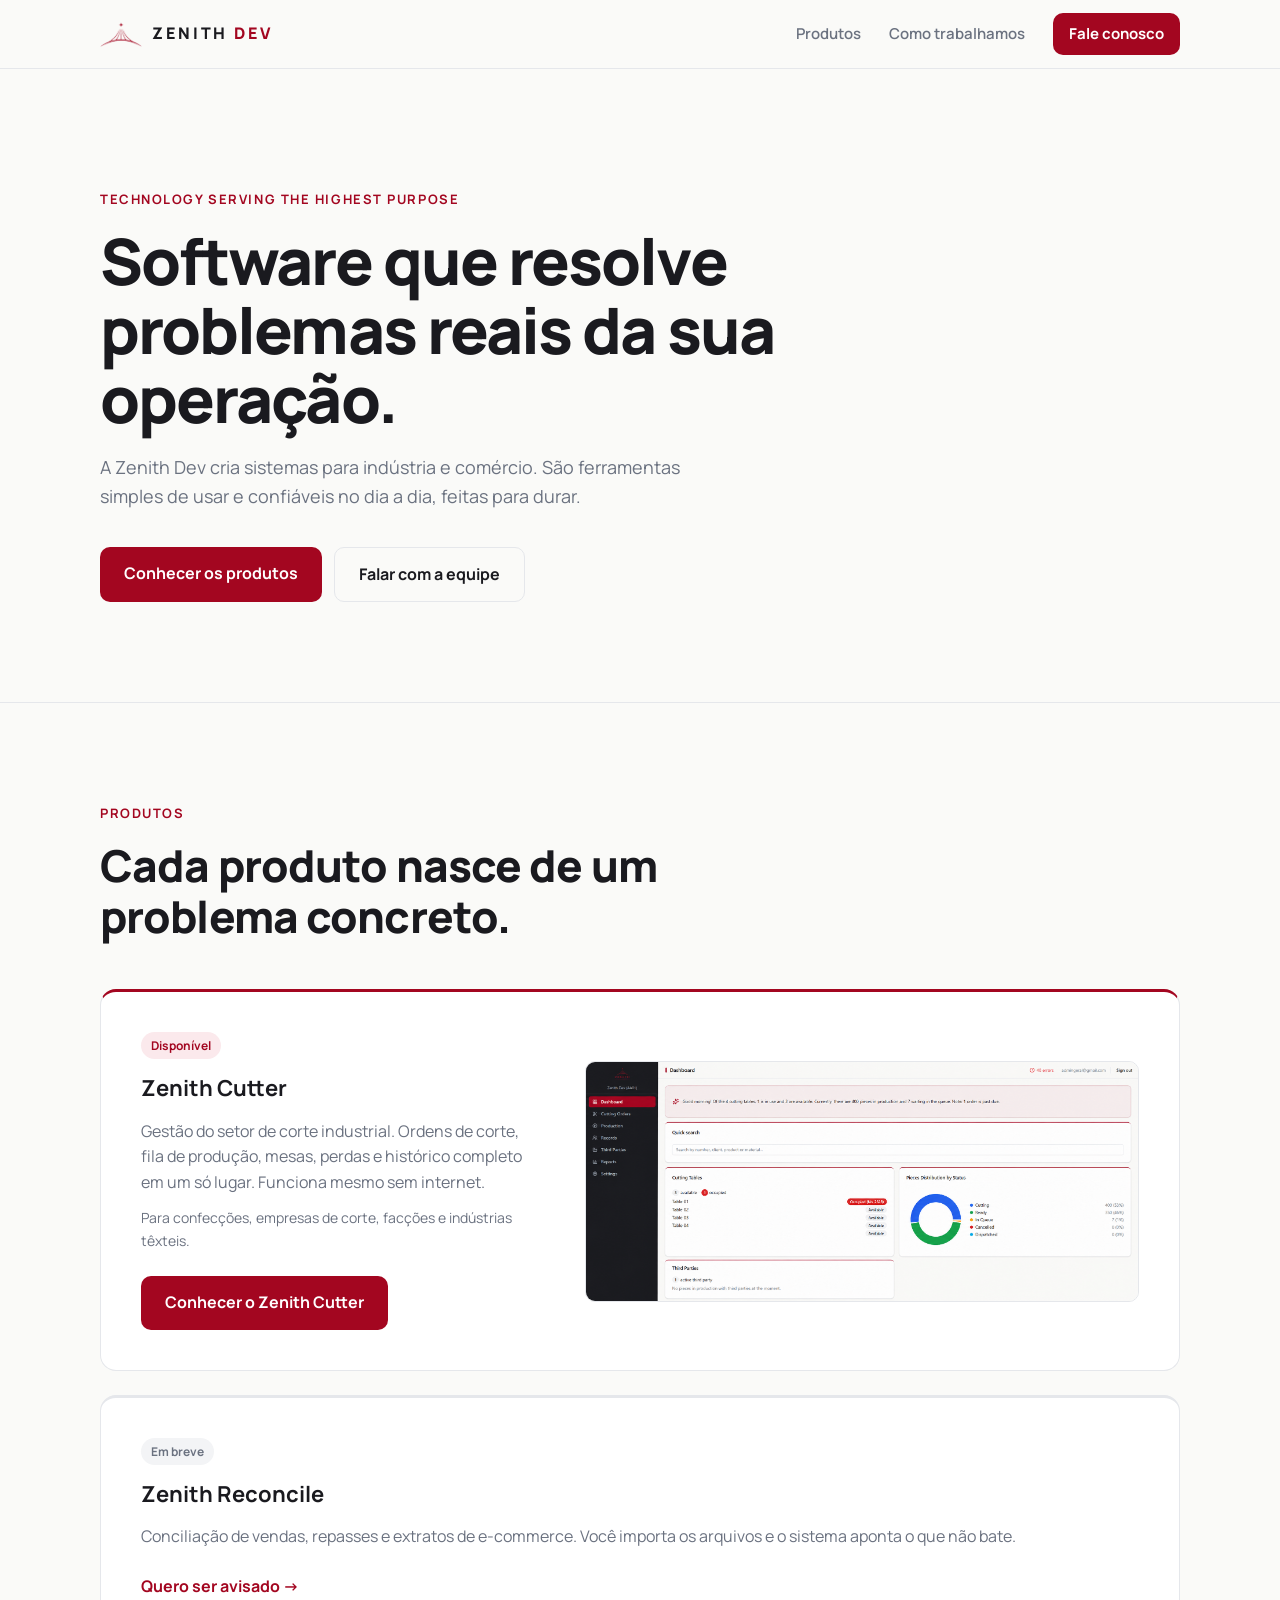
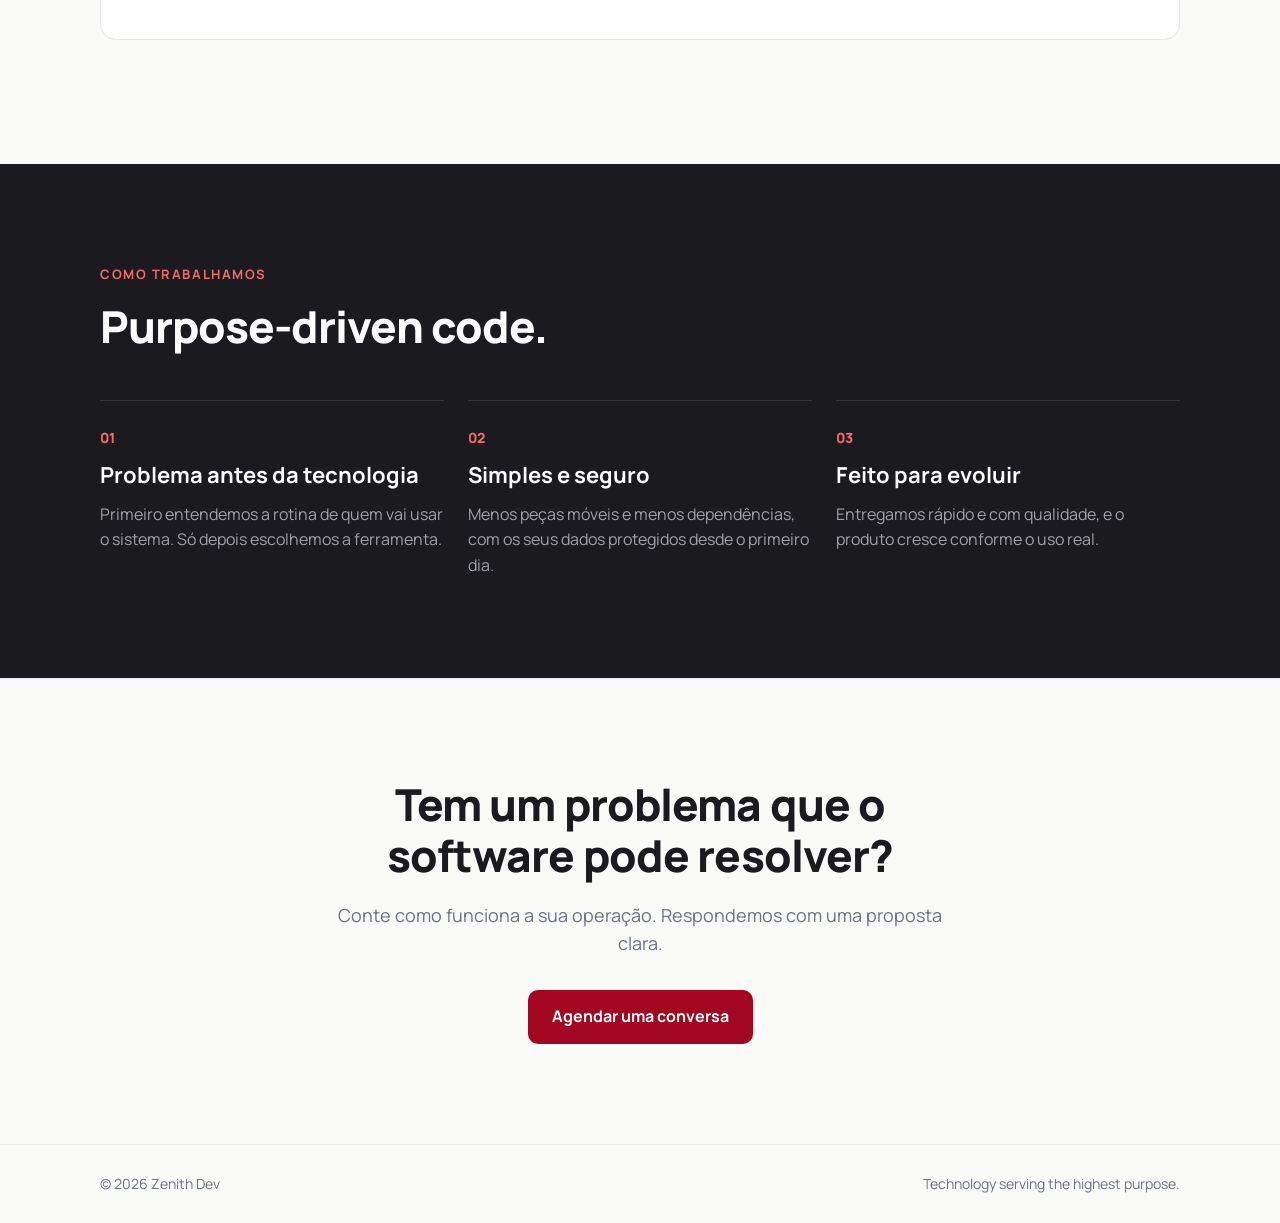
==== index.html @ eb8c4a53 "feat: add Zenith Dev institutional site Static HTML/CSS landing for the organization, using the Zeni" ====
<!doctype html>
<html lang="pt-BR">
<head>
  <meta charset="utf-8">
  <meta name="viewport" content="width=device-width, initial-scale=1">
  <title>Zenith Dev | Tecnologia a serviço de um propósito</title>
  <meta name="description" content="A Zenith Dev cria software para problemas reais da indústria e do comércio: Zenith Cutter, Zenith Reconcile e projetos sob medida.">
  <link rel="icon" href="assets/logo-mark.png">
  <link rel="preconnect" href="https://fonts.googleapis.com">
  <link rel="preconnect" href="https://fonts.gstatic.com" crossorigin>
  <link href="https://fonts.googleapis.com/css2?family=Manrope:wght@400;500;600;700;800&display=swap" rel="stylesheet">
  <link rel="stylesheet" href="styles.css">
</head>
<body>
  <header class="nav">
    <div class="wrap nav-inner">
      <a href="#" class="brand" aria-label="Zenith Dev, início">
        <span class="mark" aria-hidden="true"></span>
        <span>ZENITH <small>DEV</small></span>
      </a>
      <nav aria-label="Principal">
        <a href="#produtos">Produtos</a>
        <a href="#principios">Como trabalhamos</a>
        <a href="#contato" class="btn btn-sm">Fale conosco</a>
      </nav>
    </div>
  </header>

  <main>
    <section class="hero">
      <div class="wrap">
        <p class="eyebrow">Technology serving the highest purpose</p>
        <h1>Software que resolve problemas reais da sua operação.</h1>
        <p class="lead">A Zenith Dev cria sistemas para indústria e comércio. São ferramentas simples de usar e confiáveis no dia a dia, feitas para durar.</p>
        <div class="actions">
          <a href="#produtos" class="btn">Conhecer os produtos</a>
          <a href="#contato" class="btn btn-ghost">Falar com a equipe</a>
        </div>
      </div>
    </section>

    <section id="produtos" class="section">
      <div class="wrap">
        <p class="eyebrow">Produtos</p>
        <h2>Cada produto nasce de um problema concreto.</h2>

        <article class="product">
          <div class="product-text">
            <span class="tag">Disponível</span>
            <h3>Zenith Cutter</h3>
            <p>Gestão do setor de corte industrial. Ordens de corte, fila de produção, mesas, perdas e histórico completo em um só lugar. Funciona mesmo sem internet.</p>
            <p class="for">Para confecções, empresas de corte, facções e indústrias têxteis.</p>
            <!-- TODO: trocar pelo subdomínio (ex.: cutter.<dominio>) quando o domínio próprio estiver apontado no Framer -->
            <a href="https://zenithcutterlp.framer.website" class="btn">Conhecer o Zenith Cutter</a>
          </div>
          <img src="assets/cutter-dashboard.png" alt="Painel do Zenith Cutter com mesas de corte e peças por status" loading="lazy" width="1905" height="825">
        </article>

        <article class="product product-soon">
          <div class="product-text">
            <span class="tag tag-muted">Em breve</span>
            <h3>Zenith Reconcile</h3>
            <p>Conciliação de vendas, repasses e extratos de e-commerce. Você importa os arquivos e o sistema aponta o que não bate.</p>
            <a href="#contato" class="link">Quero ser avisado →</a>
          </div>
        </article>
      </div>
    </section>

    <section id="principios" class="section section-dark">
      <div class="wrap">
        <p class="eyebrow">Como trabalhamos</p>
        <h2>Purpose-driven code.</h2>
        <ol class="steps">
          <li><span>01</span><h3>Problema antes da tecnologia</h3><p>Primeiro entendemos a rotina de quem vai usar o sistema. Só depois escolhemos a ferramenta.</p></li>
          <li><span>02</span><h3>Simples e seguro</h3><p>Menos peças móveis e menos dependências, com os seus dados protegidos desde o primeiro dia.</p></li>
          <li><span>03</span><h3>Feito para evoluir</h3><p>Entregamos rápido e com qualidade, e o produto cresce conforme o uso real.</p></li>
        </ol>
      </div>
    </section>

    <section id="contato" class="section cta">
      <div class="wrap">
        <h2>Tem um problema que o software pode resolver?</h2>
        <p class="lead">Conte como funciona a sua operação. Respondemos com uma proposta clara.</p>
        <!-- TODO: definir o canal oficial de contato (e-mail ou WhatsApp) antes do deploy -->
        <a href="https://zenithcutterlp.framer.website/thankyou" class="btn">Agendar uma conversa</a>
      </div>
    </section>
  </main>

  <footer class="footer">
    <div class="wrap footer-inner">
      <span>© 2026 Zenith Dev</span>
      <span>Technology serving the highest purpose.</span>
    </div>
  </footer>
</body>
</html>
---- styles.css ----
/* Paleta e fonte iguais à landing do Zenith Cutter (Framer) */
:root {
  --red: #a30620;
  --red-soft: #f26a6a;
  --bg: #fafaf8;
  --ink: #1a1a1f;
  --muted: #6b7280;
  --line: #e5e7eb;
}

* { box-sizing: border-box; margin: 0; }
html { scroll-behavior: smooth; }
body { font-family: Manrope, system-ui, sans-serif; background: var(--bg); color: var(--ink); line-height: 1.6; }
img { max-width: 100%; height: auto; display: block; }
a { color: inherit; }

.wrap { max-width: 1120px; margin: 0 auto; padding: 0 20px; }

.eyebrow { color: var(--red); font-size: 13px; font-weight: 700; letter-spacing: .12em; text-transform: uppercase; margin-bottom: 16px; }
h1 { font-size: clamp(36px, 6vw, 64px); line-height: 1.08; letter-spacing: -.03em; font-weight: 800; max-width: 16ch; }
h2 { font-size: clamp(28px, 4vw, 44px); line-height: 1.15; letter-spacing: -.02em; font-weight: 800; max-width: 22ch; }
h3 { font-size: 22px; font-weight: 700; }
.lead { color: var(--muted); font-size: 18px; max-width: 56ch; margin-top: 20px; }

.btn { display: inline-block; background: var(--red); color: #fff; text-decoration: none; font-weight: 700; padding: 14px 24px; border-radius: 10px; transition: background .15s; }
.btn:hover { background: #870519; }
.btn:focus-visible, a:focus-visible { outline: 3px solid var(--red-soft); outline-offset: 3px; }
.btn-ghost { background: transparent; color: var(--ink); border: 1px solid var(--line); }
.btn-ghost:hover { background: #fff; }
.btn-sm { padding: 9px 16px; }
.link { color: var(--red); font-weight: 700; text-decoration: none; }

.nav { position: sticky; top: 0; z-index: 10; background: rgba(250, 250, 248, .9); backdrop-filter: blur(8px); border-bottom: 1px solid var(--line); }
.nav-inner { display: flex; align-items: center; justify-content: space-between; height: 68px; }
.brand { display: flex; align-items: center; gap: 10px; text-decoration: none; font-weight: 800; letter-spacing: .18em; }
.brand small { color: var(--red); font-size: inherit; }
/* O logo-mark original é rosa claro; a máscara recolore para o vermelho da marca */
.mark { width: 42px; height: 26px; background: var(--red); -webkit-mask: url(assets/logo-mark.png) center / contain no-repeat; mask: url(assets/logo-mark.png) center / contain no-repeat; }
nav { display: flex; align-items: center; gap: 28px; font-weight: 600; font-size: 15px; }
nav a:not(.btn) { text-decoration: none; color: var(--muted); }
nav a:not(.btn):hover { color: var(--ink); }

.hero { padding: 120px 0 100px; }
.actions { display: flex; flex-wrap: wrap; gap: 12px; margin-top: 36px; }

.section { padding: 100px 0; border-top: 1px solid var(--line); }
.section h2 { margin-bottom: 48px; }

.product { display: grid; grid-template-columns: 1fr 1.4fr; gap: 48px; align-items: center; background: #fff; border: 1px solid var(--line); border-top: 3px solid var(--red); border-radius: 16px; padding: 40px; margin-bottom: 24px; }
.product img { border-radius: 10px; border: 1px solid var(--line); }
.product p { color: var(--muted); margin: 12px 0 24px; }
.product .for { font-size: 14px; margin-top: -12px; }
.product-soon { grid-template-columns: 1fr; border-top-color: var(--line); }
.tag { display: inline-block; font-size: 12px; font-weight: 700; padding: 4px 10px; border-radius: 99px; background: #fbe9ec; color: var(--red); margin-bottom: 12px; }
.tag-muted { background: #f3f4f6; color: var(--muted); }

.section-dark { background: var(--ink); color: #fff; border: 0; }
.section-dark .eyebrow { color: var(--red-soft); }
.steps { list-style: none; padding: 0; display: grid; grid-template-columns: repeat(3, 1fr); gap: 24px; }
.steps li { border-top: 1px solid #33333a; padding-top: 24px; }
.steps span { color: var(--red-soft); font-weight: 800; font-size: 14px; }
.steps h3 { margin: 8px 0; }
.steps p { color: #a1a1aa; }

.cta { text-align: center; }
.cta h2, .cta .lead { margin-left: auto; margin-right: auto; }
.cta h2 { margin-bottom: 0; }
.cta .btn { margin-top: 32px; }

.footer { border-top: 1px solid var(--line); padding: 28px 0; color: var(--muted); font-size: 14px; }
.footer-inner { display: flex; justify-content: space-between; gap: 12px; flex-wrap: wrap; }

@media (max-width: 800px) {
  nav a:not(.btn) { display: none; }
  .hero { padding: 72px 0 64px; }
  .section { padding: 64px 0; }
  .product { grid-template-columns: 1fr; padding: 24px; gap: 24px; }
  .steps { grid-template-columns: 1fr; }
}
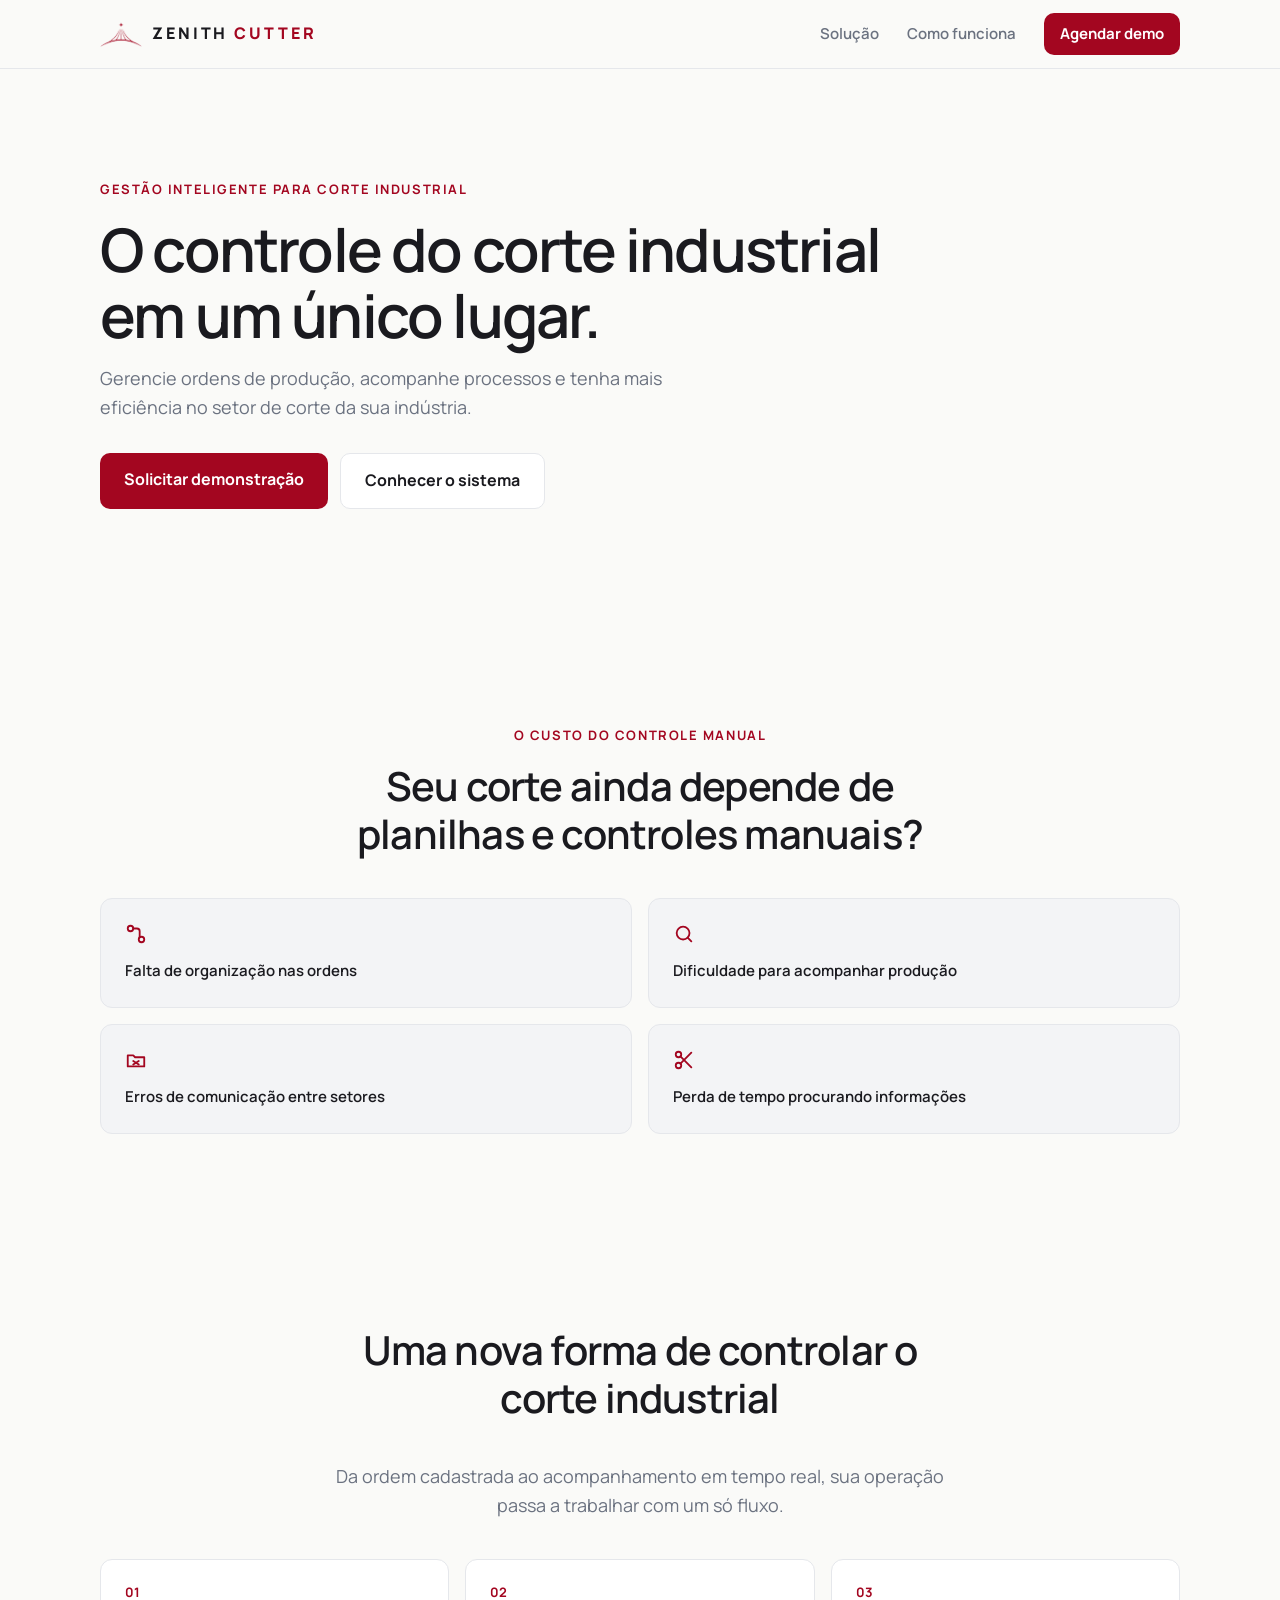
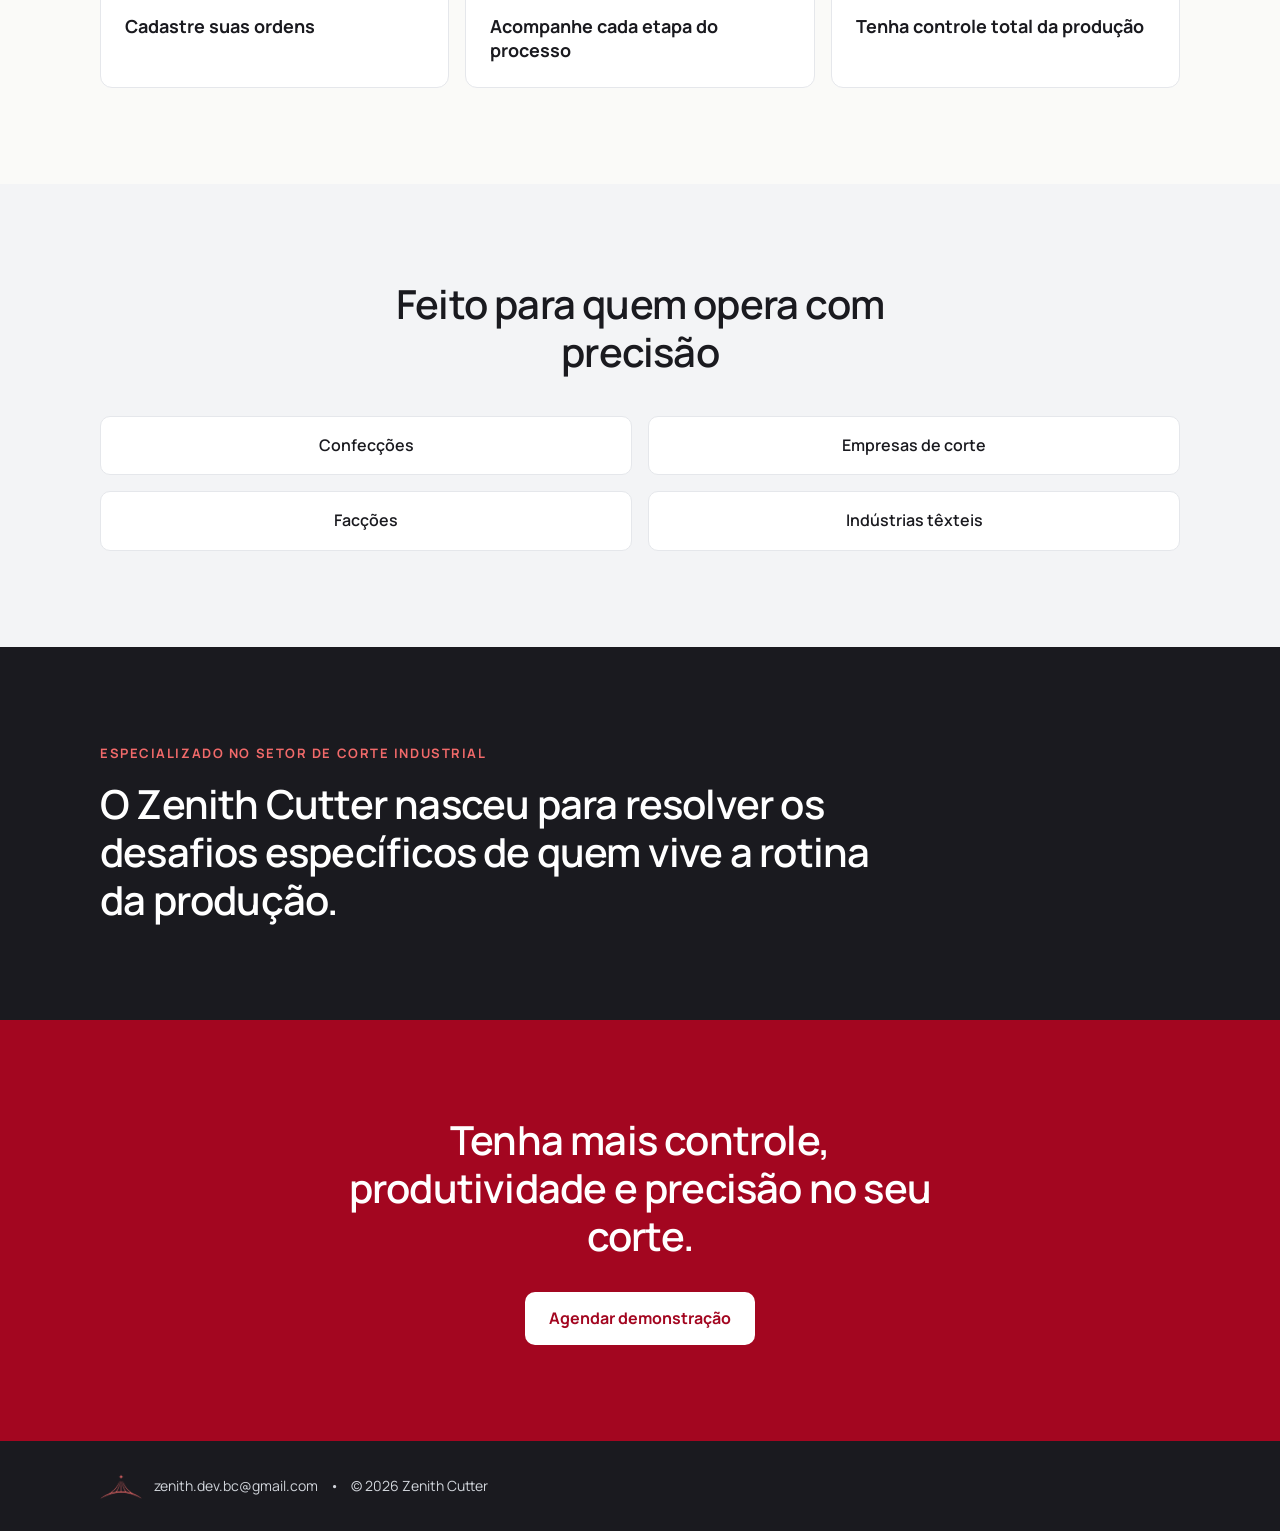
==== commit 7b95f243: "feat: add Zenith Cutter landing as static subfolder Recreates the Framer landing (zenithcutterlp.fra" ====
--- a/index.html
+++ b/index.html
@@ -3,8 +3,10 @@
 <head>
   <meta charset="utf-8">
   <meta name="viewport" content="width=device-width, initial-scale=1">
-  <title>Zenith Dev | Tecnologia a serviço de um propósito</title>
-  <meta name="description" content="A Zenith Dev cria software para problemas reais da indústria e do comércio: Zenith Cutter, Zenith Reconcile e projetos sob medida.">
+  <title>Zenith Cutter - Controle de verdade</title>
+  <meta name="description" content="Gestão inteligente para operações de corte industrial.">
+  <meta property="og:title" content="Zenith Cutter - Controle de verdade">
+  <meta property="og:description" content="Gestão inteligente para operações de corte industrial.">
   <link rel="icon" href="assets/logo-mark.png">
   <link rel="preconnect" href="https://fonts.googleapis.com">
   <link rel="preconnect" href="https://fonts.gstatic.com" crossorigin>
@@ -14,14 +16,14 @@
 <body>
   <header class="nav">
     <div class="wrap nav-inner">
-      <a href="#" class="brand" aria-label="Zenith Dev, início">
+      <a href="#" class="brand" aria-label="Zenith Cutter, início">
         <span class="mark" aria-hidden="true"></span>
-        <span>ZENITH <small>DEV</small></span>
+        <span>ZENITH <small>CUTTER</small></span>
       </a>
       <nav aria-label="Principal">
-        <a href="#produtos">Produtos</a>
-        <a href="#principios">Como trabalhamos</a>
-        <a href="#contato" class="btn btn-sm">Fale conosco</a>
+        <a href="#solucao">Solução</a>
+        <a href="#processo">Como funciona</a>
+        <a href="thankyou" class="btn btn-sm">Agendar demo</a>
       </nav>
     </div>
   </header>
@@ -29,70 +31,74 @@
   <main>
     <section class="hero">
       <div class="wrap">
-        <p class="eyebrow">Technology serving the highest purpose</p>
-        <h1>Software que resolve problemas reais da sua operação.</h1>
-        <p class="lead">A Zenith Dev cria sistemas para indústria e comércio. São ferramentas simples de usar e confiáveis no dia a dia, feitas para durar.</p>
+        <p class="eyebrow">Gestão inteligente para corte industrial</p>
+        <h1>O controle do corte industrial em um único lugar.</h1>
+        <p class="lead">Gerencie ordens de produção, acompanhe processos e tenha mais eficiência no setor de corte da sua indústria.</p>
         <div class="actions">
-          <a href="#produtos" class="btn">Conhecer os produtos</a>
-          <a href="#contato" class="btn btn-ghost">Falar com a equipe</a>
+          <a href="thankyou" class="btn">Solicitar demonstração</a>
+          <a href="#solucao" class="btn btn-ghost">Conhecer o sistema</a>
         </div>
       </div>
     </section>
 
-    <section id="produtos" class="section">
+    <section class="section center">
       <div class="wrap">
-        <p class="eyebrow">Produtos</p>
-        <h2>Cada produto nasce de um problema concreto.</h2>
-
-        <article class="product">
-          <div class="product-text">
-            <span class="tag">Disponível</span>
-            <h3>Zenith Cutter</h3>
-            <p>Gestão do setor de corte industrial. Ordens de corte, fila de produção, mesas, perdas e histórico completo em um só lugar. Funciona mesmo sem internet.</p>
-            <p class="for">Para confecções, empresas de corte, facções e indústrias têxteis.</p>
-            <!-- TODO: trocar pelo subdomínio (ex.: cutter.<dominio>) quando o domínio próprio estiver apontado no Framer -->
-            <a href="https://zenithcutterlp.framer.website" class="btn">Conhecer o Zenith Cutter</a>
-          </div>
-          <img src="assets/cutter-dashboard.png" alt="Painel do Zenith Cutter com mesas de corte e peças por status" loading="lazy" width="1905" height="825">
-        </article>
-
-        <article class="product product-soon">
-          <div class="product-text">
-            <span class="tag tag-muted">Em breve</span>
-            <h3>Zenith Reconcile</h3>
-            <p>Conciliação de vendas, repasses e extratos de e-commerce. Você importa os arquivos e o sistema aponta o que não bate.</p>
-            <a href="#contato" class="link">Quero ser avisado →</a>
-          </div>
-        </article>
+        <p class="eyebrow">O custo do controle manual</p>
+        <h2>Seu corte ainda depende de planilhas e controles manuais?</h2>
+        <ul class="grid-2 pains">
+          <li><svg viewBox="0 0 24 24" aria-hidden="true"><circle cx="6" cy="6" r="3"/><circle cx="18" cy="18" r="3"/><path d="M9 6h4a3 3 0 0 1 3 3v6"/></svg>Falta de organização nas ordens</li>
+          <li><svg viewBox="0 0 24 24" aria-hidden="true"><circle cx="11" cy="11" r="7"/><path d="m20 20-4-4"/></svg>Dificuldade para acompanhar produção</li>
+          <li><svg viewBox="0 0 24 24" aria-hidden="true"><path d="M3 7h6l2 2h10v10H3z"/><path d="m9 13 6 4m0-4-6 4"/></svg>Erros de comunicação entre setores</li>
+          <li><svg viewBox="0 0 24 24" aria-hidden="true"><circle cx="6" cy="6" r="3"/><circle cx="6" cy="18" r="3"/><path d="M8.1 8.1 20 20M8.1 15.9 20 4"/></svg>Perda de tempo procurando informações</li>
+        </ul>
       </div>
     </section>
 
-    <section id="principios" class="section section-dark">
+    <section id="solucao" class="section center">
       <div class="wrap">
-        <p class="eyebrow">Como trabalhamos</p>
-        <h2>Purpose-driven code.</h2>
+        <h2>Uma nova forma de controlar o corte industrial</h2>
+        <p class="lead" id="processo">Da ordem cadastrada ao acompanhamento em tempo real, sua operação passa a trabalhar com um só fluxo.</p>
         <ol class="steps">
-          <li><span>01</span><h3>Problema antes da tecnologia</h3><p>Primeiro entendemos a rotina de quem vai usar o sistema. Só depois escolhemos a ferramenta.</p></li>
-          <li><span>02</span><h3>Simples e seguro</h3><p>Menos peças móveis e menos dependências, com os seus dados protegidos desde o primeiro dia.</p></li>
-          <li><span>03</span><h3>Feito para evoluir</h3><p>Entregamos rápido e com qualidade, e o produto cresce conforme o uso real.</p></li>
+          <li><span>01</span>Cadastre suas ordens</li>
+          <li><span>02</span>Acompanhe cada etapa do processo</li>
+          <li><span>03</span>Tenha controle total da produção</li>
         </ol>
       </div>
     </section>
 
-    <section id="contato" class="section cta">
+    <section class="section section-gray center">
       <div class="wrap">
-        <h2>Tem um problema que o software pode resolver?</h2>
-        <p class="lead">Conte como funciona a sua operação. Respondemos com uma proposta clara.</p>
-        <!-- TODO: definir o canal oficial de contato (e-mail ou WhatsApp) antes do deploy -->
-        <a href="https://zenithcutterlp.framer.website/thankyou" class="btn">Agendar uma conversa</a>
+        <h2>Feito para quem opera com precisão</h2>
+        <ul class="grid-2 segments">
+          <li>Confecções</li>
+          <li>Empresas de corte</li>
+          <li>Facções</li>
+          <li>Indústrias têxteis</li>
+        </ul>
+      </div>
+    </section>
+
+    <section class="section section-dark">
+      <div class="wrap">
+        <p class="eyebrow">Especializado no setor de corte industrial</p>
+        <h2 class="wide">O Zenith Cutter nasceu para resolver os desafios específicos de quem vive a rotina da produção.</h2>
+      </div>
+    </section>
+
+    <section class="section section-red center">
+      <div class="wrap">
+        <h2>Tenha mais controle, produtividade e precisão no seu corte.</h2>
+        <a href="thankyou" class="btn btn-white">Agendar demonstração</a>
       </div>
     </section>
   </main>
 
   <footer class="footer">
     <div class="wrap footer-inner">
-      <span>© 2026 Zenith Dev</span>
-      <span>Technology serving the highest purpose.</span>
+      <span class="mark" aria-hidden="true"></span>
+      <a href="mailto:zenith.dev.bc@gmail.com">zenith.dev.bc@gmail.com</a>
+      <span>•</span>
+      <span>© 2026 Zenith Cutter</span>
     </div>
   </footer>
 </body>
--- a/styles.css
+++ b/styles.css
@@ -1,4 +1,4 @@
-/* Paleta e fonte iguais à landing do Zenith Cutter (Framer) */
+/* Mesma paleta e fonte do site Zenith Dev; pasta independente para virar projeto próprio na Vercel */
 :root {
   --red: #a30620;
   --red-soft: #f26a6a;
@@ -6,29 +6,33 @@
   --ink: #1a1a1f;
   --muted: #6b7280;
   --line: #e5e7eb;
+  --gray: #f3f4f6;
 }
 
 * { box-sizing: border-box; margin: 0; }
 html { scroll-behavior: smooth; }
 body { font-family: Manrope, system-ui, sans-serif; background: var(--bg); color: var(--ink); line-height: 1.6; }
-img { max-width: 100%; height: auto; display: block; }
 a { color: inherit; }
+ul, ol { list-style: none; padding: 0; }
 
 .wrap { max-width: 1120px; margin: 0 auto; padding: 0 20px; }
+.center { text-align: center; }
+.center h2, .center .lead { margin-left: auto; margin-right: auto; }
 
 .eyebrow { color: var(--red); font-size: 13px; font-weight: 700; letter-spacing: .12em; text-transform: uppercase; margin-bottom: 16px; }
-h1 { font-size: clamp(36px, 6vw, 64px); line-height: 1.08; letter-spacing: -.03em; font-weight: 800; max-width: 16ch; }
-h2 { font-size: clamp(28px, 4vw, 44px); line-height: 1.15; letter-spacing: -.02em; font-weight: 800; max-width: 22ch; }
-h3 { font-size: 22px; font-weight: 700; }
-.lead { color: var(--muted); font-size: 18px; max-width: 56ch; margin-top: 20px; }
+h1 { font-size: clamp(36px, 5.5vw, 60px); line-height: 1.1; letter-spacing: -.03em; font-weight: 600; max-width: 20ch; }
+h2 { font-size: clamp(26px, 3.5vw, 40px); line-height: 1.2; letter-spacing: -.02em; font-weight: 600; max-width: 24ch; }
+h2.wide { max-width: 30ch; }
+.lead { color: var(--muted); font-size: 18px; max-width: 56ch; margin-top: 16px; }
 
-.btn { display: inline-block; background: var(--red); color: #fff; text-decoration: none; font-weight: 700; padding: 14px 24px; border-radius: 10px; transition: background .15s; }
+.btn { display: inline-block; background: var(--red); color: #fff; text-decoration: none; font: inherit; font-weight: 700; padding: 14px 24px; border: 0; border-radius: 10px; cursor: pointer; transition: background .15s; }
 .btn:hover { background: #870519; }
 .btn:focus-visible, a:focus-visible { outline: 3px solid var(--red-soft); outline-offset: 3px; }
-.btn-ghost { background: transparent; color: var(--ink); border: 1px solid var(--line); }
-.btn-ghost:hover { background: #fff; }
+.btn-ghost { background: #fff; color: var(--ink); border: 1px solid var(--line); }
+.btn-ghost:hover { background: var(--gray); }
+.btn-white { background: #fff; color: var(--red); margin-top: 32px; }
+.btn-white:hover { background: #fbe9ec; }
 .btn-sm { padding: 9px 16px; }
-.link { color: var(--red); font-weight: 700; text-decoration: none; }
 
 .nav { position: sticky; top: 0; z-index: 10; background: rgba(250, 250, 248, .9); backdrop-filter: blur(8px); border-bottom: 1px solid var(--line); }
 .nav-inner { display: flex; align-items: center; justify-content: space-between; height: 68px; }
@@ -40,40 +44,50 @@
 nav a:not(.btn) { text-decoration: none; color: var(--muted); }
 nav a:not(.btn):hover { color: var(--ink); }
 
-.hero { padding: 120px 0 100px; }
-.actions { display: flex; flex-wrap: wrap; gap: 12px; margin-top: 36px; }
+.hero { padding: 110px 0 120px; }
+.actions { display: flex; flex-wrap: wrap; gap: 12px; margin-top: 32px; }
 
-.section { padding: 100px 0; border-top: 1px solid var(--line); }
-.section h2 { margin-bottom: 48px; }
+.section { padding: 96px 0; }
+.section h2 { margin-bottom: 40px; }
+.section .lead + * { margin-top: 40px; }
+#processo { scroll-margin-top: 140px; }
 
-.product { display: grid; grid-template-columns: 1fr 1.4fr; gap: 48px; align-items: center; background: #fff; border: 1px solid var(--line); border-top: 3px solid var(--red); border-radius: 16px; padding: 40px; margin-bottom: 24px; }
-.product img { border-radius: 10px; border: 1px solid var(--line); }
-.product p { color: var(--muted); margin: 12px 0 24px; }
-.product .for { font-size: 14px; margin-top: -12px; }
-.product-soon { grid-template-columns: 1fr; border-top-color: var(--line); }
-.tag { display: inline-block; font-size: 12px; font-weight: 700; padding: 4px 10px; border-radius: 99px; background: #fbe9ec; color: var(--red); margin-bottom: 12px; }
-.tag-muted { background: #f3f4f6; color: var(--muted); }
+.grid-2 { display: grid; grid-template-columns: 1fr 1fr; gap: 16px; text-align: left; }
+.pains li { background: var(--gray); border: 1px solid var(--line); border-radius: 12px; padding: 24px; font-weight: 600; font-size: 15px; }
+.pains svg { display: block; width: 22px; height: 22px; margin-bottom: 14px; fill: none; stroke: var(--red); stroke-width: 2; stroke-linecap: round; stroke-linejoin: round; }
 
-.section-dark { background: var(--ink); color: #fff; border: 0; }
+.steps { display: grid; grid-template-columns: repeat(3, 1fr); gap: 16px; text-align: left; }
+.steps li { background: #fff; border: 1px solid var(--line); border-radius: 12px; padding: 24px; font-weight: 700; font-size: 18px; line-height: 1.35; }
+.steps span { display: block; color: var(--red); font-size: 13px; margin-bottom: 12px; }
+
+.section-gray { background: var(--gray); }
+.segments li { background: #fff; border: 1px solid var(--line); border-radius: 10px; padding: 16px; text-align: center; font-weight: 600; }
+
+.section-dark { background: var(--ink); color: #fff; }
 .section-dark .eyebrow { color: var(--red-soft); }
-.steps { list-style: none; padding: 0; display: grid; grid-template-columns: repeat(3, 1fr); gap: 24px; }
-.steps li { border-top: 1px solid #33333a; padding-top: 24px; }
-.steps span { color: var(--red-soft); font-weight: 800; font-size: 14px; }
-.steps h3 { margin: 8px 0; }
-.steps p { color: #a1a1aa; }
+.section-dark h2 { margin-bottom: 0; }
 
-.cta { text-align: center; }
-.cta h2, .cta .lead { margin-left: auto; margin-right: auto; }
-.cta h2 { margin-bottom: 0; }
-.cta .btn { margin-top: 32px; }
+.section-red { background: var(--red); color: #fff; }
+.section-red h2 { margin-bottom: 0; }
 
-.footer { border-top: 1px solid var(--line); padding: 28px 0; color: var(--muted); font-size: 14px; }
-.footer-inner { display: flex; justify-content: space-between; gap: 12px; flex-wrap: wrap; }
+.footer { background: var(--ink); color: #d1d5db; padding: 32px 0; font-size: 14px; }
+.footer-inner { display: flex; align-items: center; gap: 12px; flex-wrap: wrap; }
+.footer .mark { background: var(--red-soft); }
+.footer a { text-decoration: none; }
+.footer a:hover { color: #fff; }
+
+.thanks { min-height: calc(100vh - 69px); }
+.thanks h1 { margin: 0 auto; }
+.card { background: #fff; border: 1px solid var(--line); border-top: 3px solid var(--red); border-radius: 16px; padding: 32px; max-width: 560px; margin: 40px auto; }
+.card p { color: var(--muted); }
+.card-title { color: var(--ink) !important; font-weight: 700; margin-bottom: 4px; }
+blockquote { background: var(--gray); border-radius: 10px; padding: 16px; margin: 16px 0 20px; font-weight: 600; }
+.countdown strong { font-size: 18px; }
+.hint { color: var(--muted); font-size: 14px; margin-top: 16px; }
 
 @media (max-width: 800px) {
   nav a:not(.btn) { display: none; }
-  .hero { padding: 72px 0 64px; }
+  .hero { padding: 72px 0 80px; }
   .section { padding: 64px 0; }
-  .product { grid-template-columns: 1fr; padding: 24px; gap: 24px; }
-  .steps { grid-template-columns: 1fr; }
+  .grid-2, .steps { grid-template-columns: 1fr; }
 }
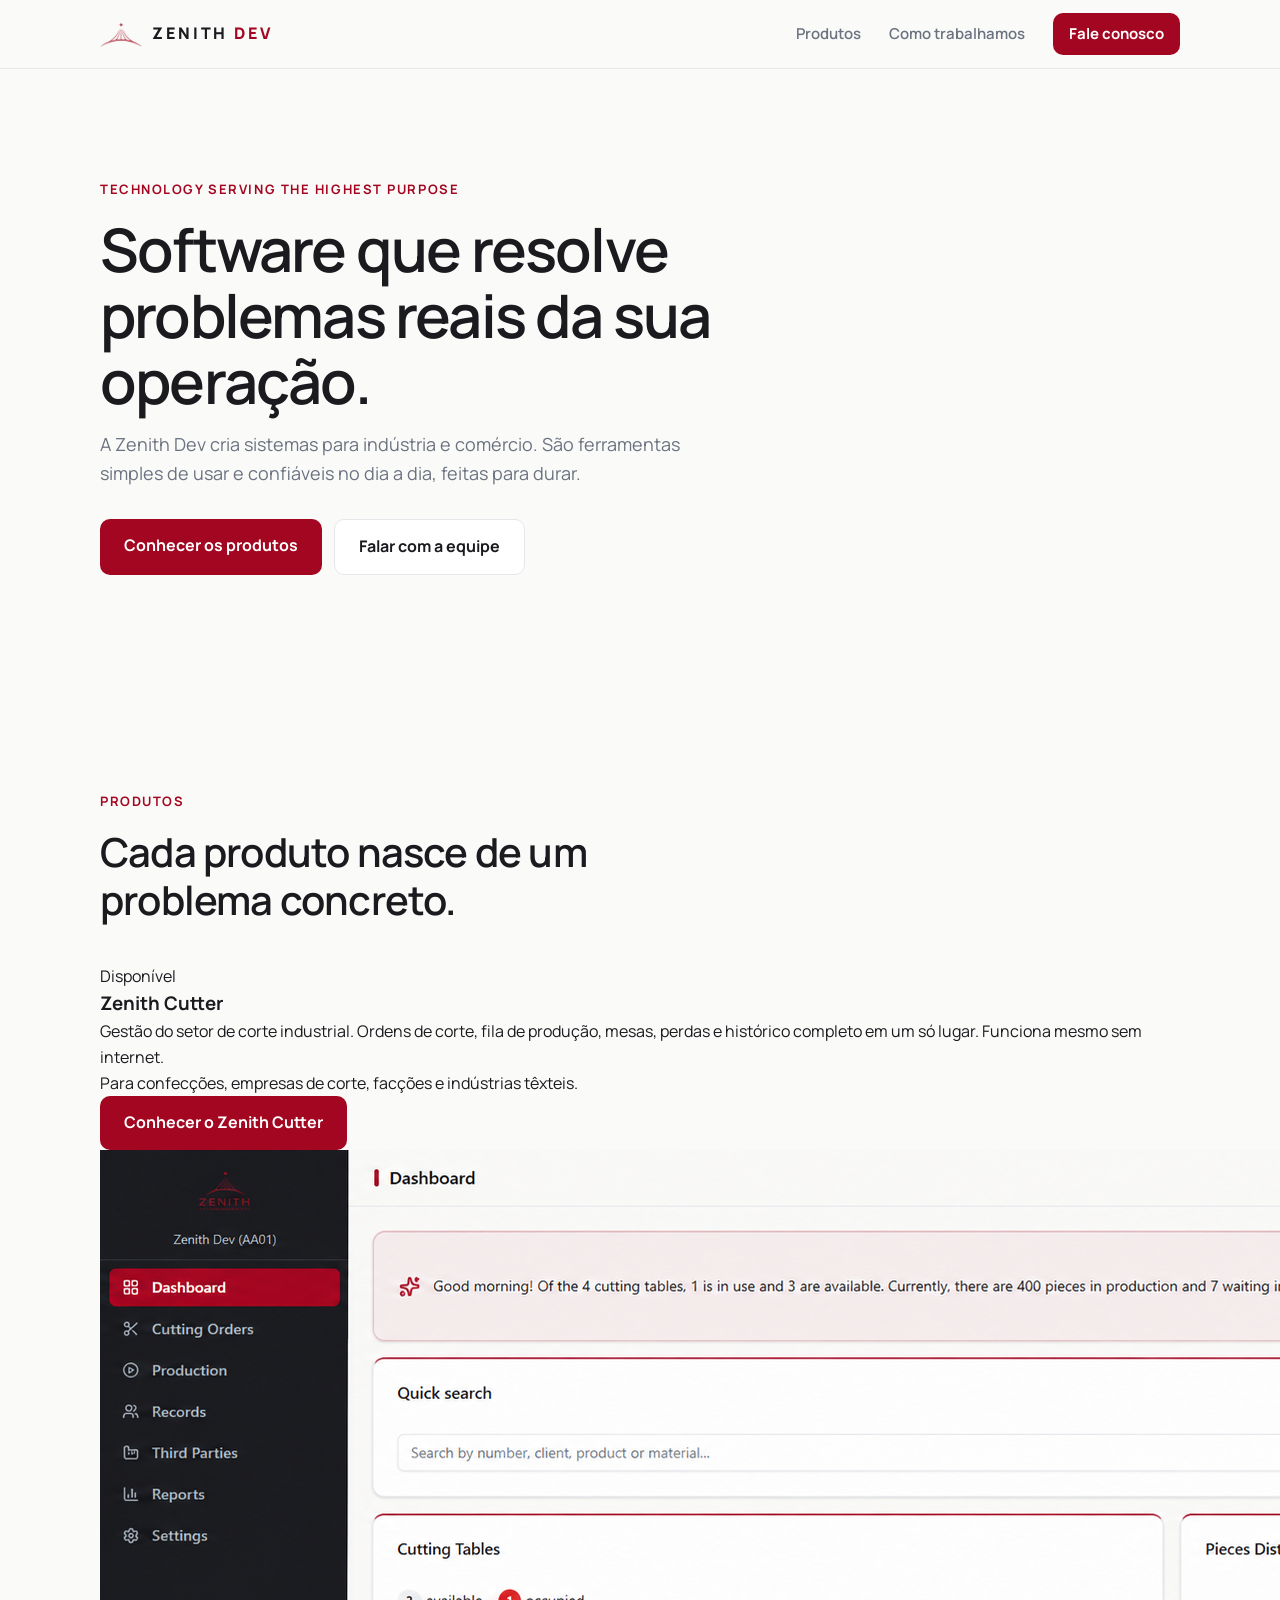
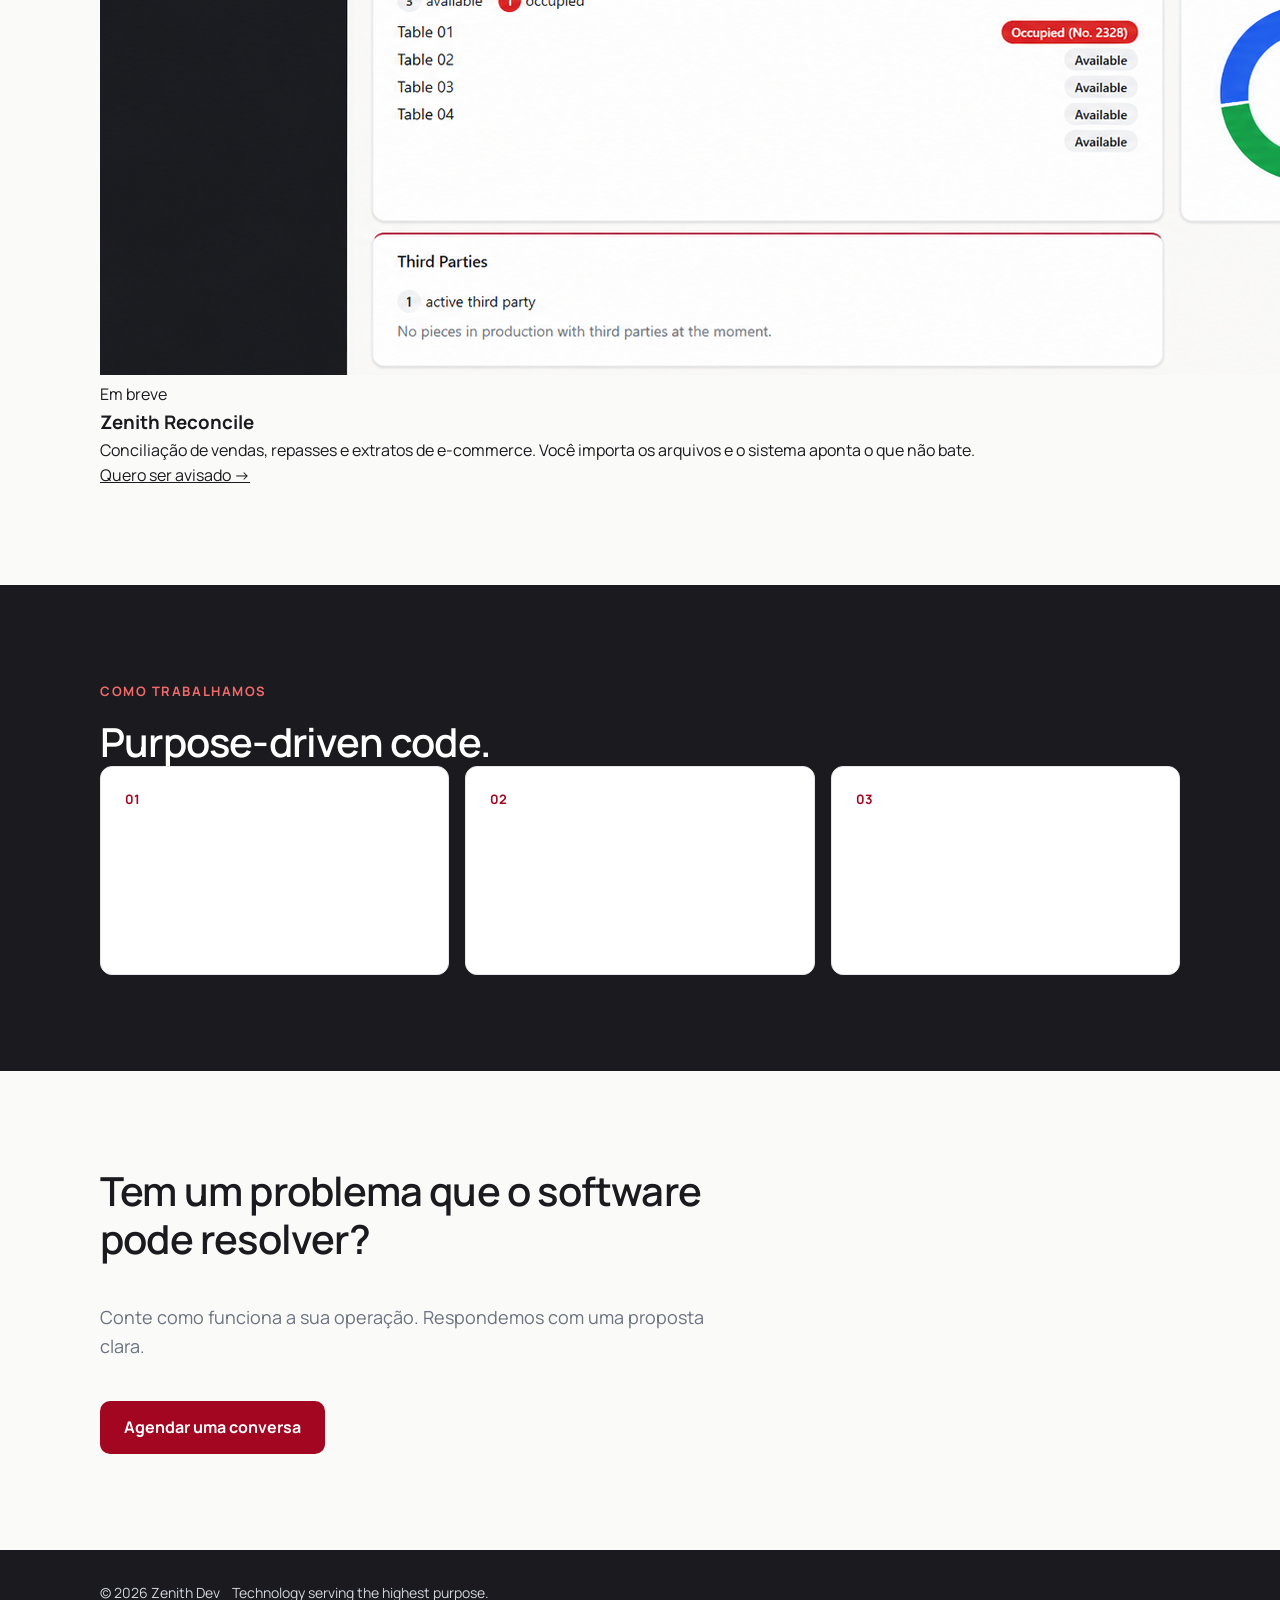
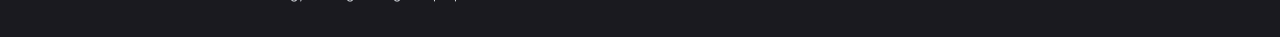
==== commit 71b04c5f: "feat: serve Zenith Cutter at /zenithcutter on the main site Moves cutter/ to zenithcutter/ with abso" ====
--- a/index.html
+++ b/index.html
@@ -3,10 +3,8 @@
 <head>
   <meta charset="utf-8">
   <meta name="viewport" content="width=device-width, initial-scale=1">
-  <title>Zenith Cutter - Controle de verdade</title>
-  <meta name="description" content="Gestão inteligente para operações de corte industrial.">
-  <meta property="og:title" content="Zenith Cutter - Controle de verdade">
-  <meta property="og:description" content="Gestão inteligente para operações de corte industrial.">
+  <title>Zenith Dev | Tecnologia a serviço de um propósito</title>
+  <meta name="description" content="A Zenith Dev cria software para problemas reais da indústria e do comércio: Zenith Cutter, Zenith Reconcile e projetos sob medida.">
   <link rel="icon" href="assets/logo-mark.png">
   <link rel="preconnect" href="https://fonts.googleapis.com">
   <link rel="preconnect" href="https://fonts.gstatic.com" crossorigin>
@@ -16,14 +14,14 @@
 <body>
   <header class="nav">
     <div class="wrap nav-inner">
-      <a href="#" class="brand" aria-label="Zenith Cutter, início">
+      <a href="#" class="brand" aria-label="Zenith Dev, início">
         <span class="mark" aria-hidden="true"></span>
-        <span>ZENITH <small>CUTTER</small></span>
+        <span>ZENITH <small>DEV</small></span>
       </a>
       <nav aria-label="Principal">
-        <a href="#solucao">Solução</a>
-        <a href="#processo">Como funciona</a>
-        <a href="thankyou" class="btn btn-sm">Agendar demo</a>
+        <a href="#produtos">Produtos</a>
+        <a href="#principios">Como trabalhamos</a>
+        <a href="#contato" class="btn btn-sm">Fale conosco</a>
       </nav>
     </div>
   </header>
@@ -31,74 +29,68 @@
   <main>
     <section class="hero">
       <div class="wrap">
-        <p class="eyebrow">Gestão inteligente para corte industrial</p>
-        <h1>O controle do corte industrial em um único lugar.</h1>
-        <p class="lead">Gerencie ordens de produção, acompanhe processos e tenha mais eficiência no setor de corte da sua indústria.</p>
+        <p class="eyebrow">Technology serving the highest purpose</p>
+        <h1>Software que resolve problemas reais da sua operação.</h1>
+        <p class="lead">A Zenith Dev cria sistemas para indústria e comércio. São ferramentas simples de usar e confiáveis no dia a dia, feitas para durar.</p>
         <div class="actions">
-          <a href="thankyou" class="btn">Solicitar demonstração</a>
-          <a href="#solucao" class="btn btn-ghost">Conhecer o sistema</a>
+          <a href="#produtos" class="btn">Conhecer os produtos</a>
+          <a href="#contato" class="btn btn-ghost">Falar com a equipe</a>
         </div>
       </div>
     </section>
 
-    <section class="section center">
+    <section id="produtos" class="section">
       <div class="wrap">
-        <p class="eyebrow">O custo do controle manual</p>
-        <h2>Seu corte ainda depende de planilhas e controles manuais?</h2>
-        <ul class="grid-2 pains">
-          <li><svg viewBox="0 0 24 24" aria-hidden="true"><circle cx="6" cy="6" r="3"/><circle cx="18" cy="18" r="3"/><path d="M9 6h4a3 3 0 0 1 3 3v6"/></svg>Falta de organização nas ordens</li>
-          <li><svg viewBox="0 0 24 24" aria-hidden="true"><circle cx="11" cy="11" r="7"/><path d="m20 20-4-4"/></svg>Dificuldade para acompanhar produção</li>
-          <li><svg viewBox="0 0 24 24" aria-hidden="true"><path d="M3 7h6l2 2h10v10H3z"/><path d="m9 13 6 4m0-4-6 4"/></svg>Erros de comunicação entre setores</li>
-          <li><svg viewBox="0 0 24 24" aria-hidden="true"><circle cx="6" cy="6" r="3"/><circle cx="6" cy="18" r="3"/><path d="M8.1 8.1 20 20M8.1 15.9 20 4"/></svg>Perda de tempo procurando informações</li>
-        </ul>
+        <p class="eyebrow">Produtos</p>
+        <h2>Cada produto nasce de um problema concreto.</h2>
+
+        <article class="product">
+          <div class="product-text">
+            <span class="tag">Disponível</span>
+            <h3>Zenith Cutter</h3>
+            <p>Gestão do setor de corte industrial. Ordens de corte, fila de produção, mesas, perdas e histórico completo em um só lugar. Funciona mesmo sem internet.</p>
+            <p class="for">Para confecções, empresas de corte, facções e indústrias têxteis.</p>
+            <a href="/zenithcutter" class="btn">Conhecer o Zenith Cutter</a>
+          </div>
+          <img src="assets/cutter-dashboard.png" alt="Painel do Zenith Cutter com mesas de corte e peças por status" loading="lazy" width="1905" height="825">
+        </article>
+
+        <article class="product product-soon">
+          <div class="product-text">
+            <span class="tag tag-muted">Em breve</span>
+            <h3>Zenith Reconcile</h3>
+            <p>Conciliação de vendas, repasses e extratos de e-commerce. Você importa os arquivos e o sistema aponta o que não bate.</p>
+            <a href="#contato" class="link">Quero ser avisado →</a>
+          </div>
+        </article>
       </div>
     </section>
 
-    <section id="solucao" class="section center">
+    <section id="principios" class="section section-dark">
       <div class="wrap">
-        <h2>Uma nova forma de controlar o corte industrial</h2>
-        <p class="lead" id="processo">Da ordem cadastrada ao acompanhamento em tempo real, sua operação passa a trabalhar com um só fluxo.</p>
+        <p class="eyebrow">Como trabalhamos</p>
+        <h2>Purpose-driven code.</h2>
         <ol class="steps">
-          <li><span>01</span>Cadastre suas ordens</li>
-          <li><span>02</span>Acompanhe cada etapa do processo</li>
-          <li><span>03</span>Tenha controle total da produção</li>
+          <li><span>01</span><h3>Problema antes da tecnologia</h3><p>Primeiro entendemos a rotina de quem vai usar o sistema. Só depois escolhemos a ferramenta.</p></li>
+          <li><span>02</span><h3>Simples e seguro</h3><p>Menos peças móveis e menos dependências, com os seus dados protegidos desde o primeiro dia.</p></li>
+          <li><span>03</span><h3>Feito para evoluir</h3><p>Entregamos rápido e com qualidade, e o produto cresce conforme o uso real.</p></li>
         </ol>
       </div>
     </section>
 
-    <section class="section section-gray center">
+    <section id="contato" class="section cta">
       <div class="wrap">
-        <h2>Feito para quem opera com precisão</h2>
-        <ul class="grid-2 segments">
-          <li>Confecções</li>
-          <li>Empresas de corte</li>
-          <li>Facções</li>
-          <li>Indústrias têxteis</li>
-        </ul>
-      </div>
-    </section>
-
-    <section class="section section-dark">
-      <div class="wrap">
-        <p class="eyebrow">Especializado no setor de corte industrial</p>
-        <h2 class="wide">O Zenith Cutter nasceu para resolver os desafios específicos de quem vive a rotina da produção.</h2>
-      </div>
-    </section>
-
-    <section class="section section-red center">
-      <div class="wrap">
-        <h2>Tenha mais controle, produtividade e precisão no seu corte.</h2>
-        <a href="thankyou" class="btn btn-white">Agendar demonstração</a>
+        <h2>Tem um problema que o software pode resolver?</h2>
+        <p class="lead">Conte como funciona a sua operação. Respondemos com uma proposta clara.</p>
+        <a href="/zenithcutter/thankyou" class="btn">Agendar uma conversa</a>
       </div>
     </section>
   </main>
 
   <footer class="footer">
     <div class="wrap footer-inner">
-      <span class="mark" aria-hidden="true"></span>
-      <a href="mailto:zenith.dev.bc@gmail.com">zenith.dev.bc@gmail.com</a>
-      <span>•</span>
-      <span>© 2026 Zenith Cutter</span>
+      <span>© 2026 Zenith Dev</span>
+      <span>Technology serving the highest purpose.</span>
     </div>
   </footer>
 </body>
